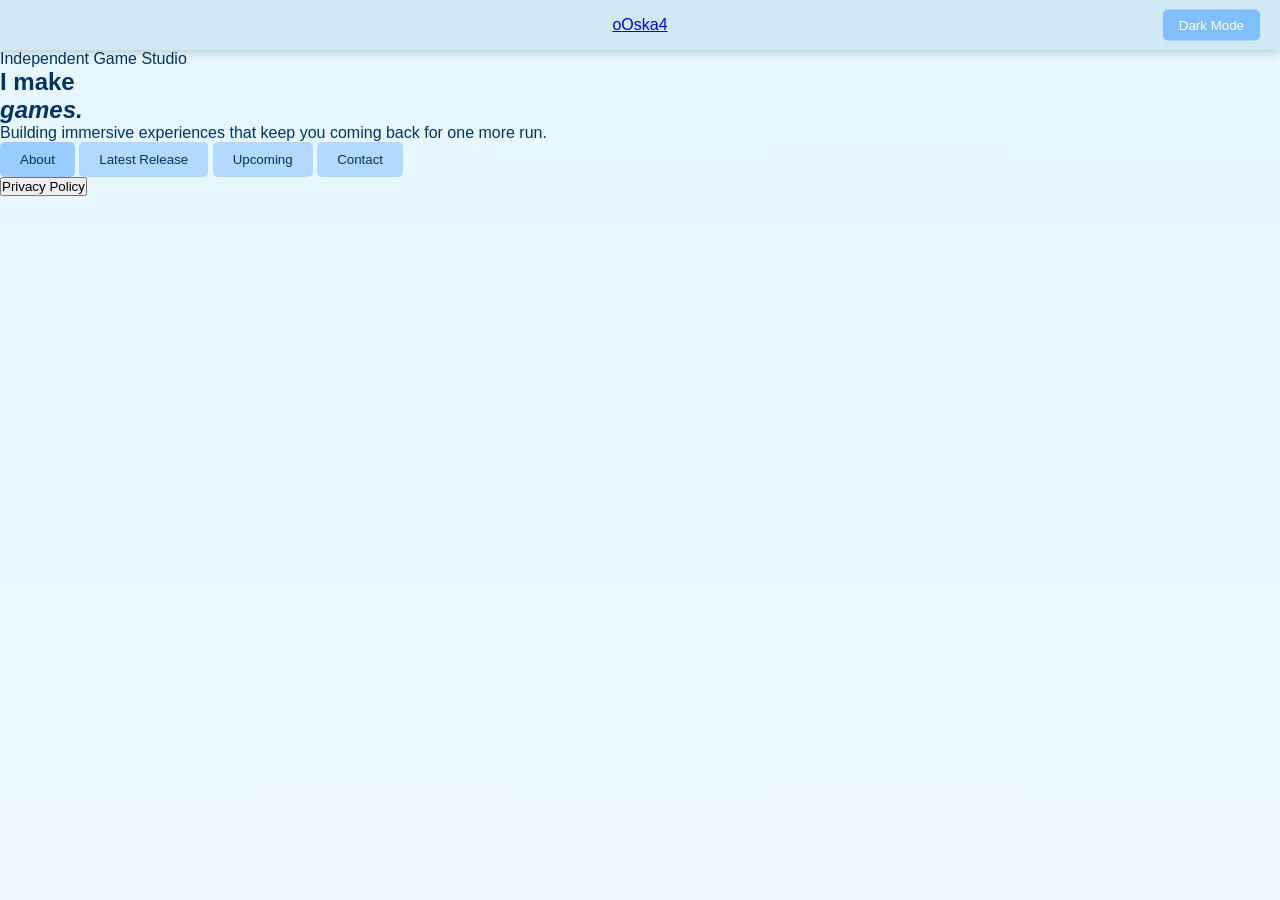
==== index.html @ 9bb75d84 "Revamp index.html with new layout and content Updated the layout and content of the homepage, includ" ====
<!DOCTYPE html>
<html lang="en">
<head>
  <meta charset="UTF-8">
  <meta name="viewport" content="width=device-width, initial-scale=1.0">
  <title>oOska4 Games</title>
  <link rel="icon" href="https://play-lh.googleusercontent.com/SeCmiNJ_7JCiqhTgChS6ItuMIy8qofZCER3fd4OU8s9YSKEI_5aki61v82Ia8RvaY4Y=s188-rw">
  <meta property="og:title" content="oOska4 Games">
  <meta property="og:description" content="Creating immersive and engaging gaming experiences. Check out my latest release Flappy Plane!">
  <meta property="og:image" content="https://play-lh.googleusercontent.com/SeCmiNJ_7JCiqhTgChS6ItuMIy8qofZCER3fd4OU8s9YSKEI_5aki61v82Ia8RvaY4Y=s188-rw">
  <meta property="og:url" content="https://ooska4.mooo.com/">
  <link rel="preconnect" href="https://fonts.googleapis.com">
  <link rel="preconnect" href="https://fonts.gstatic.com" crossorigin>
  <link href="https://fonts.googleapis.com/css2?family=Syne:wght@400;600;700;800&family=DM+Sans:ital,opsz,wght@0,9..40,300;0,9..40,400;1,9..40,300&display=swap" rel="stylesheet">
  <link rel="stylesheet" href="styles.css">
</head>
<body>
  <div class="orb"></div>

  <header>
    <a class="logo" href="#">o<span>O</span>ska4</a>
    <button class="theme-toggle" onclick="toggleTheme()" id="theme-btn">Light Mode</button>
  </header>

  <section class="hero">
    <p class="hero-eyebrow">Independent Game Studio</p>
    <h1>I make<br><em>games.</em></h1>
    <p class="hero-sub">Building immersive experiences that keep you coming back for one more run.</p>
    <div class="hero-line"></div>
  </section>

  <nav class="tab-nav">
    <button class="tablink" onclick="openTab(event,'about')">About</button>
    <button class="tablink" onclick="openTab(event,'latest')">Latest Release</button>
    <button class="tablink" onclick="openTab(event,'upcoming')">Upcoming</button>
    <button class="tablink" onclick="openTab(event,'contact')">Contact</button>
  </nav>

  <div class="content-wrapper">
    <section id="about" class="tabcontent">
      <p class="section-label">Who I am</p>
      <h2 class="section-title">Crafting games<br>people love.</h2>
      <p class="section-body">oOska4 Games is an independent studio dedicated to developing top-notch games that captivate players worldwide. My mission is to push the boundaries of gaming and deliver unforgettable adventures — one pixel at a time.</p>
    </section>

    <section id="latest" class="tabcontent">
      <p class="section-label">Now Available</p>
      <h2 class="section-title">Flappy Plane</h2>
      <p class="section-body">Dodge, weave, and survive. My debut title is live on Google Play — free to download.</p>
      <div class="game-card">
        <div class="game-icon">
          <img src="https://play-lh.googleusercontent.com/SeCmiNJ_7JCiqhTgChS6ItuMIy8qofZCER3fd4OU8s9YSKEI_5aki61v82Ia8RvaY4Y=s188-rw" alt="Flappy Plane icon">
        </div>
        <div class="game-info">
          <div class="game-name">Flappy Plane</div>
          <div class="game-desc">A modern take on the classic one-tap formula. Simple controls, brutal difficulty, endless replayability.</div>
          <a class="btn-play" href="https://play.google.com/store/apps/details?id=com.ooska4.flappybird" target="_blank">
            <svg viewBox="0 0 24 24" fill="currentColor"><path d="M3 20.5v-17c0-.83 1.01-1.3 1.71-.79l14 8.5a1 1 0 010 1.58l-14 8.5C3.99 21.8 3 21.33 3 20.5z"/></svg>
            Download on Google Play
          </a>
          <p class="game-note">No Android? Try an emulator.</p>
        </div>
      </div>
    </section>

    <section id="upcoming" class="tabcontent">
      <p class="section-label">In Development</p>
      <h2 class="section-title">What's next.</h2>
      <div class="upcoming-item">
        <span class="upcoming-num">01</span>
        <div>
          <div class="upcoming-title">Flappy Plane 3D</div>
          <div class="upcoming-desc">A thrilling full 3D version of Flappy Plane with new environments and mechanics.</div>
        </div>
        <span class="upcoming-badge">Soon</span>
      </div>
    </section>

    <section id="contact" class="tabcontent">
      <p class="section-label">Get In Touch</p>
      <h2 class="section-title">Join the<br>community.</h2>
      <p class="section-body">Chat with me, share feedback, and follow development in real time.</p>
      <div class="contact-row">
        <a class="btn-discord" href="https://discord.gg/BEwNe6U3hT" target="_blank">
          <svg viewBox="0 0 24 24" fill="currentColor" class="discord-icon"><path d="M20.317 4.37a19.8 19.8 0 00-4.885-1.515.074.074 0 00-.079.037c-.21.375-.444.864-.608 1.25a18.27 18.27 0 00-5.487 0 12.64 12.64 0 00-.617-1.25.077.077 0 00-.079-.037A19.736 19.736 0 003.677 4.37a.07.07 0 00-.032.027C.533 9.046-.32 13.58.099 18.057a.082.082 0 00.031.057 19.9 19.9 0 005.993 3.03.078.078 0 00.084-.028c.462-.63.874-1.295 1.226-1.994a.076.076 0 00-.041-.106 13.107 13.107 0 01-1.872-.892.077.077 0 01-.008-.128 10.2 10.2 0 00.372-.292.074.074 0 01.077-.01c3.928 1.793 8.18 1.793 12.062 0a.074.074 0 01.078.01c.12.098.246.198.373.292a.077.077 0 01-.006.127 12.299 12.299 0 01-1.873.892.077.077 0 00-.041.107c.36.698.772 1.362 1.225 1.993a.076.076 0 00.084.028 19.839 19.839 0 006.002-3.03.077.077 0 00.032-.054c.5-5.177-.838-9.674-3.549-13.66a.061.061 0 00-.031-.03z"/></svg>
          Join my Discord server
        </a>
      </div>
    </section>
  </div>

  <footer>
    <button class="privacy-btn" onclick="window.location.href='policy.html'">Privacy Policy</button>
  </footer>

  <script src="script.js"></script>
</body>
</html>
---- styles.css ----
/* Reset */
* {
    box-sizing: border-box;
    margin: 0;
    padding: 0;
}

/* Body Defaults */
body {
    font-family: 'Segoe UI', Tahoma, Geneva, Verdana, sans-serif;
    min-height: 100vh;
    transition: background 0.4s, color 0.4s;
}

/* LIGHT MODE — Snowy Blue */
body {
    background: linear-gradient(to top, #f0f8ff, #e6f7ff);
    color: #003366;
}

header {
    background-color: #cfe9f5;
    color: #002244;
    padding: 1rem 2rem;
    text-align: center;
    position: relative;
    box-shadow: 0 2px 10px rgba(0, 0, 0, 0.2);
    animation: fadeSlideIn 1.5s ease-out;
}

header h1 {
    font-size: 2rem;
}

.theme-toggle {
    position: absolute;
    right: 20px;
    top: 50%;
    transform: translateY(-50%);
    background-color: #80bfff;
    color: #fff;
    border: none;
    padding: 0.5rem 1rem;
    border-radius: 5px;
    cursor: pointer;
    transition: background-color 0.3s;
}

.theme-toggle:hover {
    background-color: #5599ff;
}

.container {
    margin: 2rem auto;
    padding: 2rem;
    max-width: 800px;
    background-color: rgba(255, 255, 255, 0.85);
    border-radius: 10px;
    box-shadow: 0 4px 20px rgba(0, 0, 0, 0.1);
    text-align: center;
    animation: fadeIn 2s ease;
}

.intro {
    font-size: 1.1rem;
    margin-bottom: 1.5rem;
    color: #003366;
}

/* Tabs */
.tabs {
    display: flex;
    flex-wrap: wrap;
    justify-content: center;
    gap: 10px;
    margin-bottom: 1.5rem;
}

.tablink {
    padding: 10px 20px;
    background-color: #b3d9ff;
    color: #003366;
    border: none;
    border-radius: 5px;
    cursor: pointer;
    transition: background-color 0.3s ease;
}

.tablink:hover,
.tablink.active {
    background-color: #99ccff;
}

.tabcontent {
    display: none;
    text-align: left;
    margin-top: 1rem;
    animation: fadeIn 1s ease;
}

.tabcontent h3 {
    margin-bottom: 0.5rem;
    color: #002244;
}

.tabcontent p, .tabcontent li {
    color: #004466;
    margin-bottom: 0.75rem;
}

ul {
    list-style-type: disc;
    padding-left: 1.5rem;
}

/* Buttons */
.btn {
    display: inline-block;
    margin-top: 0.75rem;
    padding: 10px 20px;
    background-color: #007BFF;
    color: white;
    text-decoration: none;
    border-radius: 5px;
    transition: background-color 0.3s ease;
}

.btn:hover {
    background-color: #0056b3;
}

.privacy-policy-btn {
    margin: 2rem auto;
    display: block;
    background-color: #80bfff;
    color: #003366;
    padding: 0.75rem 1.5rem;
    border: none;
    border-radius: 5px;
    cursor: pointer;
}

.privacy-policy-btn:hover {
    background-color: #5599ff;
}

/* Animations */
@keyframes fadeIn {
    from { opacity: 0; }
    to { opacity: 1; }
}

@keyframes fadeSlideIn {
    0% { opacity: 0; transform: translateY(-20px); }
    100% { opacity: 1; transform: translateY(0); }
}

/* DARK MODE — Snowy Purple */
body.dark-theme {
    background: linear-gradient(to bottom, #1a0826, #2c0a39);
    color: #eee;
}

body.dark-theme header {
    background-color: #3a114f;
    color: #f0e6ff;
}

body.dark-theme .theme-toggle {
    background-color: #a96aff;
    color: #fff;
}

body.dark-theme .theme-toggle:hover {
    background-color: #923cff;
}

body.dark-theme .container {
    background-color: rgba(60, 30, 90, 0.8);
}

body.dark-theme .intro {
    color: #d0bfff;
}

body.dark-theme .tablink {
    background-color: #774c9e;
    color: #f0e6ff;
}

body.dark-theme .tablink:hover,
body.dark-theme .tablink.active {
    background-color: #9e67cc;
}

body.dark-theme .tabcontent h3 {
    color: #f4e9ff;
}

body.dark-theme .tabcontent p,
body.dark-theme .tabcontent li {
    color: #d6bfff;
}

body.dark-theme .privacy-policy-btn {
    background-color: #a96aff;
    color: #fff;
}

body.dark-theme .privacy-policy-btn:hover {
    background-color: #923cff;
}
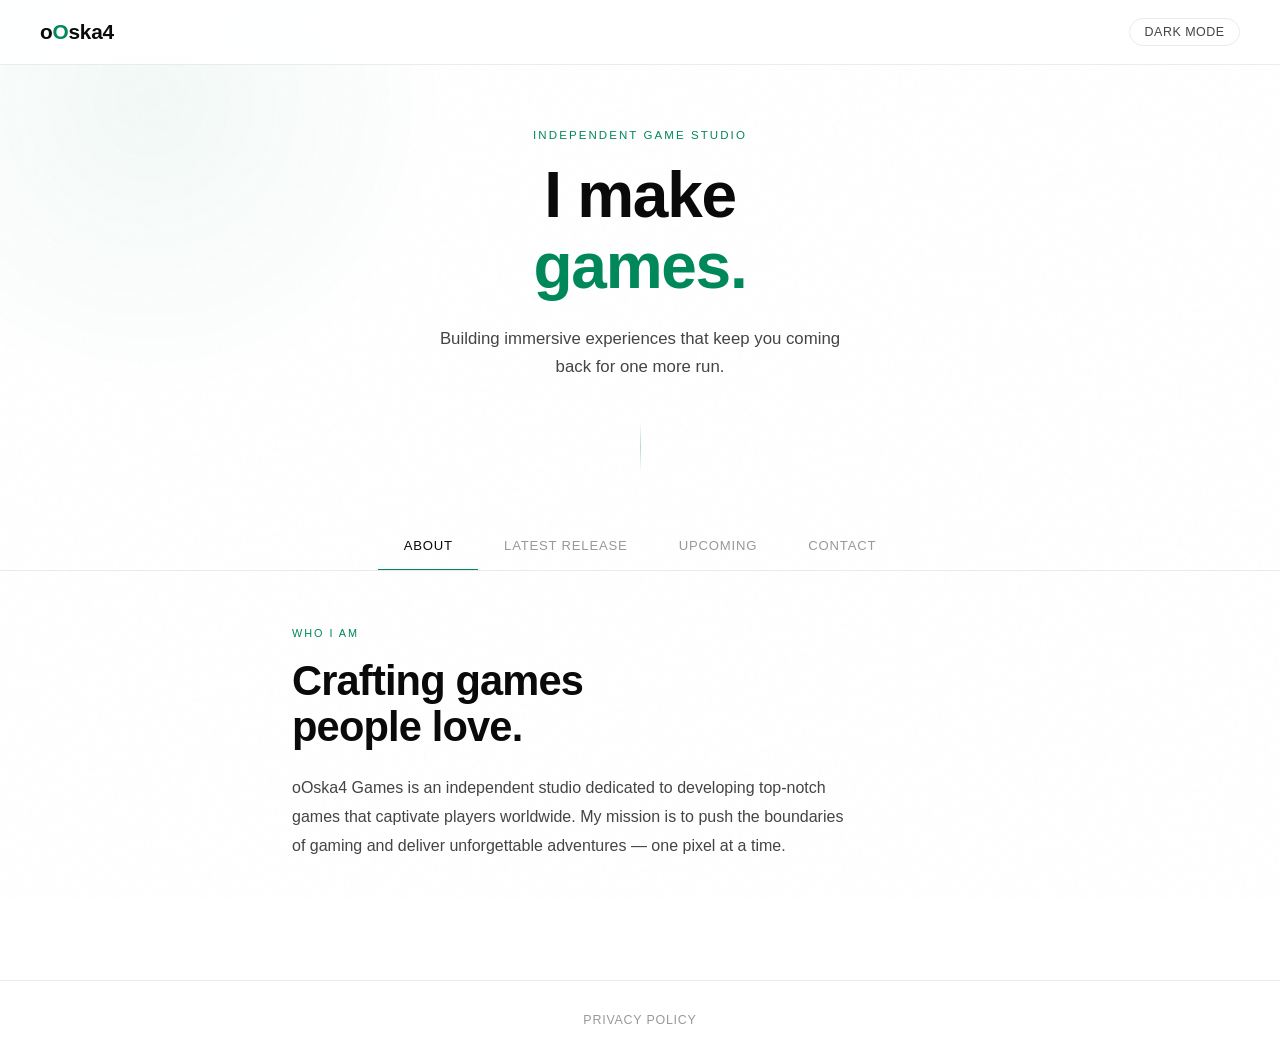
==== commit 774f0bf7: "Update index.html" ====
--- a/index.html
+++ b/index.html
@@ -12,7 +12,471 @@
   <link rel="preconnect" href="https://fonts.googleapis.com">
   <link rel="preconnect" href="https://fonts.gstatic.com" crossorigin>
   <link href="https://fonts.googleapis.com/css2?family=Syne:wght@400;600;700;800&family=DM+Sans:ital,opsz,wght@0,9..40,300;0,9..40,400;1,9..40,300&display=swap" rel="stylesheet">
-  <link rel="stylesheet" href="styles.css">
+  <style>
+    *, *::before, *::after { box-sizing: border-box; margin: 0; padding: 0; }
+
+    :root {
+      --bg: #0a0a0a;
+      --surface: #111111;
+      --surface2: #1a1a1a;
+      --border: rgba(255,255,255,0.06);
+      --border-hover: rgba(255,255,255,0.12);
+      --accent: #1DF299;
+      --accent-dim: rgba(29,242,153,0.12);
+      --accent-mid: rgba(29,242,153,0.4);
+      --text-primary: #f0f0f0;
+      --text-secondary: #888;
+      --text-muted: #444;
+      --font-display: 'Syne', sans-serif;
+      --font-body: 'DM Sans', sans-serif;
+    }
+
+    html { scroll-behavior: smooth; }
+
+    body {
+      font-family: var(--font-body);
+      background: var(--bg);
+      color: var(--text-primary);
+      min-height: 100vh;
+      overflow-x: hidden;
+    }
+
+    /* NOISE TEXTURE */
+    body::before {
+      content: '';
+      position: fixed;
+      inset: 0;
+      background-image: url("data:image/svg+xml,%3Csvg viewBox='0 0 200 200' xmlns='http://www.w3.org/2000/svg'%3E%3Cfilter id='n'%3E%3CfeTurbulence type='fractalNoise' baseFrequency='0.9' numOctaves='4' stitchTiles='stitch'/%3E%3C/filter%3E%3Crect width='100%25' height='100%25' filter='url(%23n)' opacity='1'/%3E%3C/svg%3E");
+      opacity: 0.018;
+      pointer-events: none;
+      z-index: 0;
+    }
+
+    /* GLOW ORB */
+    .orb {
+      position: fixed;
+      width: 600px;
+      height: 600px;
+      border-radius: 50%;
+      background: radial-gradient(circle, rgba(29,242,153,0.07) 0%, transparent 70%);
+      top: -200px;
+      left: -150px;
+      pointer-events: none;
+      z-index: 0;
+      animation: orbDrift 20s ease-in-out infinite alternate;
+    }
+    @keyframes orbDrift {
+      0%   { transform: translate(0, 0); }
+      100% { transform: translate(120px, 80px); }
+    }
+
+    /* HEADER */
+    header {
+      position: sticky;
+      top: 0;
+      z-index: 100;
+      display: flex;
+      align-items: center;
+      justify-content: space-between;
+      padding: 1.1rem 2.5rem;
+      background: rgba(10,10,10,0.8);
+      backdrop-filter: blur(20px);
+      -webkit-backdrop-filter: blur(20px);
+      border-bottom: 1px solid var(--border);
+      animation: slideDown 0.7s cubic-bezier(.16,1,.3,1) both;
+    }
+    @keyframes slideDown {
+      from { opacity: 0; transform: translateY(-20px); }
+      to   { opacity: 1; transform: translateY(0); }
+    }
+    .logo {
+      font-family: var(--font-display);
+      font-size: 1.3rem;
+      font-weight: 800;
+      letter-spacing: -0.01em;
+      color: var(--text-primary);
+      text-decoration: none;
+    }
+    .logo span { color: var(--accent); }
+
+    .theme-toggle {
+      font-family: var(--font-body);
+      font-size: 0.78rem;
+      font-weight: 400;
+      letter-spacing: 0.04em;
+      text-transform: uppercase;
+      background: transparent;
+      color: var(--text-secondary);
+      border: 1px solid var(--border);
+      padding: 0.4rem 0.9rem;
+      border-radius: 100px;
+      cursor: pointer;
+      transition: all 0.2s;
+    }
+    .theme-toggle:hover {
+      color: var(--text-primary);
+      border-color: var(--border-hover);
+    }
+
+    /* HERO */
+    .hero {
+      position: relative;
+      z-index: 1;
+      display: flex;
+      flex-direction: column;
+      align-items: center;
+      justify-content: center;
+      text-align: center;
+      padding: 4rem 2rem 3rem;
+      overflow: visible;
+    }
+    .hero-eyebrow {
+      font-size: 0.72rem;
+      font-weight: 400;
+      letter-spacing: 0.18em;
+      text-transform: uppercase;
+      color: var(--accent);
+      margin-bottom: 1.2rem;
+      opacity: 0;
+      animation: fadeUp 0.8s 0.2s cubic-bezier(.16,1,.3,1) forwards;
+    }
+    .hero h1 {
+      font-family: var(--font-display);
+      font-size: clamp(2rem, 5vw, 4rem);
+      font-weight: 800;
+      line-height: 1.1;
+      letter-spacing: -0.02em;
+      color: var(--text-primary);
+      max-width: 100%;
+      overflow-wrap: break-word;
+      opacity: 0;
+      animation: fadeUp 0.9s 0.35s cubic-bezier(.16,1,.3,1) forwards;
+    }
+    .hero h1 em {
+      font-style: normal;
+      color: var(--accent);
+    }
+    .hero-sub {
+      margin-top: 1.5rem;
+      font-size: 1.05rem;
+      font-weight: 300;
+      color: var(--text-secondary);
+      max-width: 440px;
+      line-height: 1.7;
+      opacity: 0;
+      animation: fadeUp 0.9s 0.5s cubic-bezier(.16,1,.3,1) forwards;
+    }
+    .hero-line {
+      width: 1px;
+      height: 50px;
+      background: linear-gradient(to bottom, transparent, var(--accent-mid), transparent);
+      margin: 2.5rem auto 0;
+      opacity: 0;
+      animation: fadeUp 0.9s 0.7s cubic-bezier(.16,1,.3,1) forwards;
+    }
+    @keyframes fadeUp {
+      from { opacity: 0; transform: translateY(24px); }
+      to   { opacity: 1; transform: translateY(0); }
+    }
+
+    /* TABS */
+    .tab-nav {
+      position: relative;
+      z-index: 1;
+      display: flex;
+      justify-content: center;
+      gap: 0;
+      padding: 0 2rem;
+      border-bottom: 1px solid var(--border);
+      overflow-x: auto;
+      scrollbar-width: none;
+    }
+    .tab-nav::-webkit-scrollbar { display: none; }
+    .tablink {
+      font-family: var(--font-body);
+      font-size: 0.82rem;
+      font-weight: 400;
+      letter-spacing: 0.06em;
+      text-transform: uppercase;
+      background: transparent;
+      border: none;
+      color: var(--text-muted);
+      padding: 1.1rem 1.6rem;
+      cursor: pointer;
+      position: relative;
+      transition: color 0.2s;
+      white-space: nowrap;
+    }
+    .tablink::after {
+      content: '';
+      position: absolute;
+      bottom: -1px;
+      left: 0;
+      right: 0;
+      height: 2px;
+      background: var(--accent);
+      transform: scaleX(0);
+      transition: transform 0.3s cubic-bezier(.16,1,.3,1);
+    }
+    .tablink:hover { color: var(--text-secondary); }
+    .tablink.active { color: var(--text-primary); }
+    .tablink.active::after { transform: scaleX(1); }
+
+    /* CONTENT */
+    .content-wrapper {
+      position: relative;
+      z-index: 1;
+      max-width: 760px;
+      margin: 0 auto;
+      padding: 0 2rem;
+    }
+    .tabcontent {
+      display: none;
+      padding: 3.5rem 0;
+      animation: fadeContent 0.5s cubic-bezier(.16,1,.3,1) both;
+    }
+    .tabcontent.active { display: block; }
+    @keyframes fadeContent {
+      from { opacity: 0; transform: translateY(16px); }
+      to   { opacity: 1; transform: translateY(0); }
+    }
+
+    /* SECTION TYPOGRAPHY */
+    .section-label {
+      font-size: 0.68rem;
+      font-weight: 400;
+      letter-spacing: 0.18em;
+      text-transform: uppercase;
+      color: var(--accent);
+      margin-bottom: 1.2rem;
+    }
+    .section-title {
+      font-family: var(--font-display);
+      font-size: clamp(1.8rem, 4vw, 2.6rem);
+      font-weight: 700;
+      letter-spacing: -0.02em;
+      line-height: 1.1;
+      margin-bottom: 1.5rem;
+    }
+    .section-body {
+      font-size: 1rem;
+      font-weight: 300;
+      line-height: 1.8;
+      color: var(--text-secondary);
+      max-width: 560px;
+    }
+
+    /* GAME CARD */
+    .game-card {
+      margin-top: 2.5rem;
+      background: var(--surface);
+      border: 1px solid var(--border);
+      border-radius: 16px;
+      padding: 2rem;
+      display: flex;
+      gap: 2rem;
+      align-items: center;
+      transition: border-color 0.3s, background 0.3s;
+    }
+    .game-card:hover {
+      border-color: var(--border-hover);
+      background: var(--surface2);
+    }
+    .game-icon {
+      width: 80px;
+      height: 80px;
+      border-radius: 18px;
+      flex-shrink: 0;
+      overflow: hidden;
+    }
+    .game-icon img { width: 100%; height: 100%; object-fit: cover; }
+    .game-info { flex: 1; }
+    .game-name {
+      font-family: var(--font-display);
+      font-size: 1.4rem;
+      font-weight: 700;
+      margin-bottom: 0.4rem;
+    }
+    .game-desc {
+      font-size: 0.9rem;
+      font-weight: 300;
+      color: var(--text-secondary);
+      line-height: 1.6;
+      margin-bottom: 1.2rem;
+    }
+    .game-note {
+      margin-top: 0.9rem;
+      font-size: 0.8rem;
+      color: var(--text-muted);
+      font-weight: 300;
+    }
+    .btn-play {
+      display: inline-flex;
+      align-items: center;
+      gap: 0.5rem;
+      font-family: var(--font-body);
+      font-size: 0.82rem;
+      font-weight: 400;
+      letter-spacing: 0.04em;
+      text-transform: uppercase;
+      background: var(--accent);
+      color: #000;
+      text-decoration: none;
+      padding: 0.7rem 1.4rem;
+      border-radius: 100px;
+      transition: opacity 0.2s, transform 0.2s;
+    }
+    .btn-play:hover { opacity: 0.85; transform: translateY(-1px); }
+    .btn-play svg { width: 14px; height: 14px; }
+
+    /* UPCOMING */
+    .upcoming-item {
+      display: flex;
+      align-items: center;
+      gap: 1.2rem;
+      padding: 1.5rem 0;
+      border-bottom: 1px solid var(--border);
+    }
+    .upcoming-item:first-of-type { border-top: 1px solid var(--border); margin-top: 2rem; }
+    .upcoming-num {
+      font-family: var(--font-display);
+      font-size: 0.7rem;
+      font-weight: 700;
+      letter-spacing: 0.1em;
+      color: var(--text-muted);
+      width: 28px;
+      flex-shrink: 0;
+    }
+    .upcoming-title {
+      font-family: var(--font-display);
+      font-size: 1.1rem;
+      font-weight: 600;
+    }
+    .upcoming-badge {
+      margin-left: auto;
+      font-size: 0.65rem;
+      letter-spacing: 0.1em;
+      text-transform: uppercase;
+      color: var(--accent);
+      border: 1px solid var(--accent-mid);
+      background: var(--accent-dim);
+      padding: 0.3rem 0.7rem;
+      border-radius: 100px;
+      flex-shrink: 0;
+    }
+    .upcoming-desc {
+      font-size: 0.88rem;
+      font-weight: 300;
+      color: var(--text-secondary);
+      margin-top: 0.2rem;
+    }
+
+    /* CONTACT */
+    .contact-row {
+      display: flex;
+      flex-direction: column;
+      gap: 1rem;
+      margin-top: 2rem;
+    }
+    .btn-discord {
+      display: inline-flex;
+      align-items: center;
+      gap: 0.6rem;
+      font-family: var(--font-body);
+      font-size: 0.88rem;
+      font-weight: 400;
+      background: var(--surface);
+      color: var(--text-primary);
+      text-decoration: none;
+      border: 1px solid var(--border);
+      padding: 0.9rem 1.6rem;
+      border-radius: 12px;
+      transition: border-color 0.2s, background 0.2s;
+      width: fit-content;
+    }
+    .btn-discord:hover { border-color: #5865F2; background: rgba(88,101,242,0.08); }
+    .discord-icon { width: 20px; height: 20px; color: #5865F2; }
+
+    /* FOOTER */
+    footer {
+      position: relative;
+      z-index: 1;
+      display: flex;
+      justify-content: center;
+      align-items: center;
+      padding: 2rem;
+      border-top: 1px solid var(--border);
+      margin-top: 4rem;
+    }
+    .privacy-btn {
+      font-family: var(--font-body);
+      font-size: 0.78rem;
+      letter-spacing: 0.06em;
+      text-transform: uppercase;
+      background: transparent;
+      color: var(--text-muted);
+      border: none;
+      cursor: pointer;
+      transition: color 0.2s;
+    }
+    .privacy-btn:hover { color: var(--text-secondary); }
+
+    /* LIGHT MODE — white bg, black text */
+    body.light {
+      --bg: #ffffff;
+      --surface: #f4f4f4;
+      --surface2: #e8e8e8;
+      --border: rgba(0,0,0,0.08);
+      --border-hover: rgba(0,0,0,0.16);
+      --accent: #00875a;
+      --accent-dim: rgba(0,135,90,0.08);
+      --accent-mid: rgba(0,135,90,0.3);
+      --text-primary: #0a0a0a;
+      --text-secondary: #444;
+      --text-muted: #999;
+    }
+    body.light header {
+      background: rgba(255,255,255,0.85);
+    }
+    body.light .orb {
+      background: radial-gradient(circle, rgba(0,135,90,0.05) 0%, transparent 70%);
+    }
+
+    /* RESPONSIVE — tablet */
+    @media (max-width: 768px) {
+      .content-wrapper { padding: 0 1.2rem; }
+      .tabcontent { padding: 2.5rem 0; }
+      .section-title { font-size: clamp(1.5rem, 5vw, 2rem); }
+      .game-card { padding: 1.4rem; gap: 1.2rem; }
+      .tablink { padding: 0.9rem 1rem; font-size: 0.75rem; }
+    }
+
+    /* RESPONSIVE — mobile */
+    @media (max-width: 480px) {
+      header { padding: 0.9rem 1rem; }
+      .logo { font-size: 1.1rem; }
+      .theme-toggle { font-size: 0.7rem; padding: 0.35rem 0.7rem; }
+      .hero { padding: 2.5rem 1rem 2rem; }
+      .hero h1 { font-size: clamp(1.6rem, 6vw, 2.2rem); }
+      .hero-sub { font-size: 0.9rem; max-width: 100%; }
+      .hero-line { height: 30px; margin-top: 1.5rem; }
+      .tab-nav { padding: 0 0.5rem; }
+      .tablink { padding: 0.8rem 0.7rem; font-size: 0.68rem; letter-spacing: 0.02em; }
+      .content-wrapper { padding: 0 1rem; }
+      .tabcontent { padding: 2rem 0; }
+      .section-title { font-size: 1.5rem; }
+      .game-card { flex-direction: column; align-items: flex-start; gap: 1rem; padding: 1.2rem; }
+      .game-icon { width: 60px; height: 60px; border-radius: 14px; }
+      .game-name { font-size: 1.2rem; }
+      .game-desc { font-size: 0.85rem; }
+      .btn-play { font-size: 0.75rem; padding: 0.6rem 1.1rem; }
+      .upcoming-item { gap: 0.8rem; }
+      .upcoming-title { font-size: 1rem; }
+      .upcoming-badge { font-size: 0.6rem; padding: 0.25rem 0.6rem; }
+      .btn-discord { font-size: 0.82rem; padding: 0.8rem 1.2rem; width: 100%; justify-content: center; }
+      footer { margin-top: 2rem; padding: 1.5rem 1rem; }
+    }
+  </style>
 </head>
 <body>
   <div class="orb"></div>
@@ -93,6 +557,31 @@
     <button class="privacy-btn" onclick="window.location.href='policy.html'">Privacy Policy</button>
   </footer>
 
-  <script src="script.js"></script>
+  <script>
+    function openTab(evt, name) {
+      document.querySelectorAll('.tabcontent').forEach(t => t.classList.remove('active'));
+      document.querySelectorAll('.tablink').forEach(l => l.classList.remove('active'));
+      const section = document.getElementById(name);
+      section.classList.add('active');
+      void section.offsetWidth;
+      evt.currentTarget.classList.add('active');
+    }
+
+    function toggleTheme() {
+      const isLight = document.body.classList.toggle('light');
+      document.getElementById('theme-btn').textContent = isLight ? 'Dark Mode' : 'Light Mode';
+      localStorage.setItem('theme', isLight ? 'light' : 'dark');
+    }
+
+    document.addEventListener('DOMContentLoaded', () => {
+      const saved = localStorage.getItem('theme');
+      const prefersDark = window.matchMedia('(prefers-color-scheme: dark)').matches;
+      if (saved === 'light' || (!saved && !prefersDark)) {
+        document.body.classList.add('light');
+        document.getElementById('theme-btn').textContent = 'Dark Mode';
+      }
+      document.querySelector('.tablink').click();
+    });
+  </script>
 </body>
 </html>
